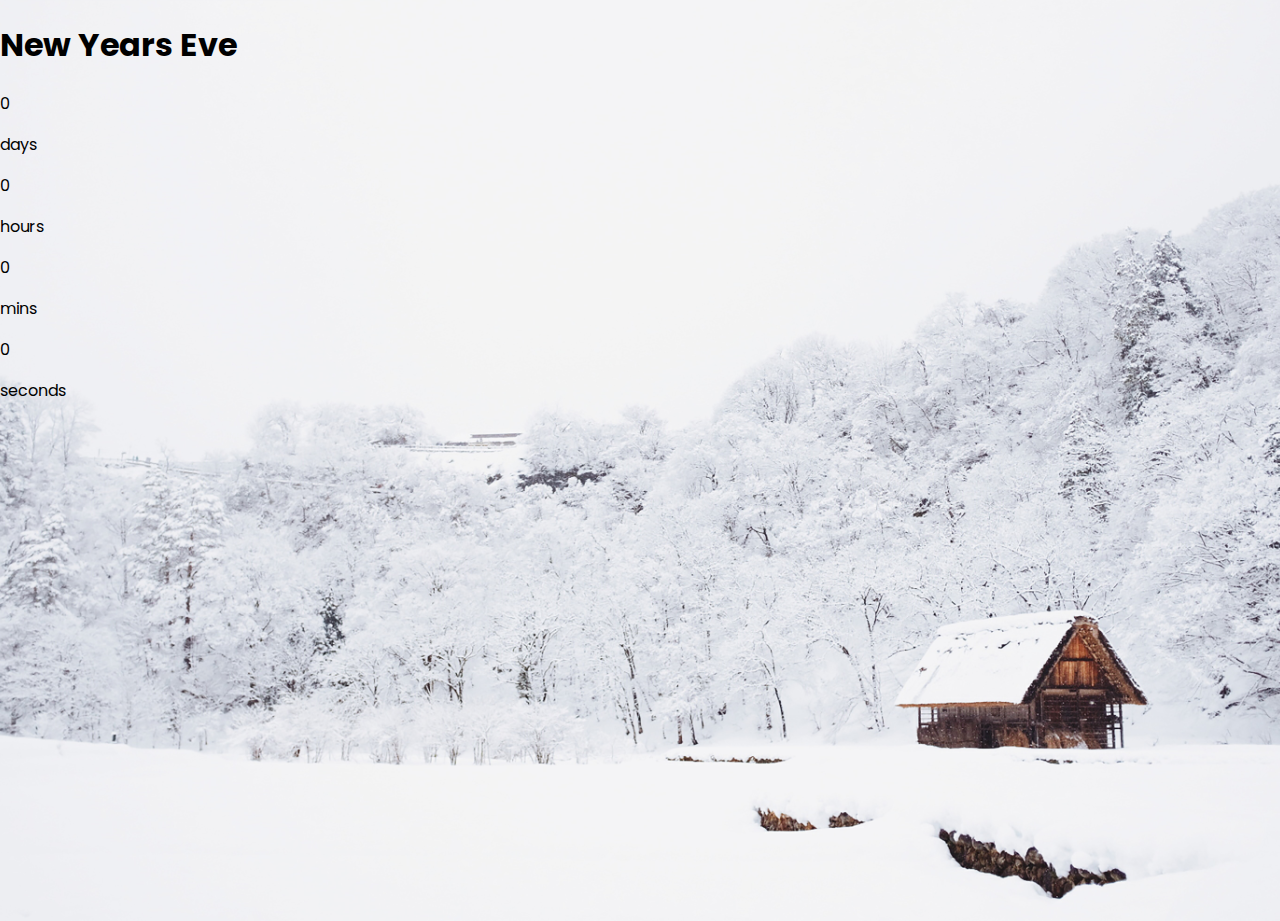
==== countdown-timer/index.html @ 5a93aa98 "project import from my private git account to amalitech account" ====
<!DOCTYPE html>
<html lang="en">
<head>
    <meta charset="UTF-8">
    <title>Timer</title>
    <link rel="stylesheet" href="style.css"><!--//1.-->
    <script src="script.js" defer></script> <!--//2. introduce defer for placing it here-->

</head>
<body>
     <h1>New Years Eve </h1> <!--3-->

     <div class="countdown-container"><!--4-->

         <div class="hours-c"> <!--13-->
             <p class="big-text" id="days">0</p><!--14-->
                 <span>days</span> <!--15-->
         </div>

         <div class="hours-c"> <!--10-->
             <p class="big-text" id="hours">0</p><!--11-->
                 <span>hours</span> <!--12-->
         </div>

         <div class="hours-c"> <!--7-->
             <p class="big-text" id="mins">0</p><!--8-->
                 <span>mins</span> <!--9-->
         </div>

          <div class="hours-c"> <!--5-->
              <p class="big-text" id="seconds">0</p><!--6-->
                   <span>seconds</span> <!--7-->

          </div>
     </div>
</body>
</html>
---- countdown-timer/style.css ----
/*2.*/ /*https://fonts.google.com/specimen/Poppins*/
@import url('https://fonts.googleapis.com/css2?family=Poppins:wght@400;600&display=swap');


*{ /*1*/
    box-sizing: border-box ; /*1.*/
}


body{
    background-image: url("fabian-mardi-snow.jpg");
    font-family: "Poppins", sans-serif ;/*4*/
    background-size: cover;/*6*/
    background-position: center center;/*7*/
    min-height: 100vh;/*5*/
    margin: 0; /*3*/
}
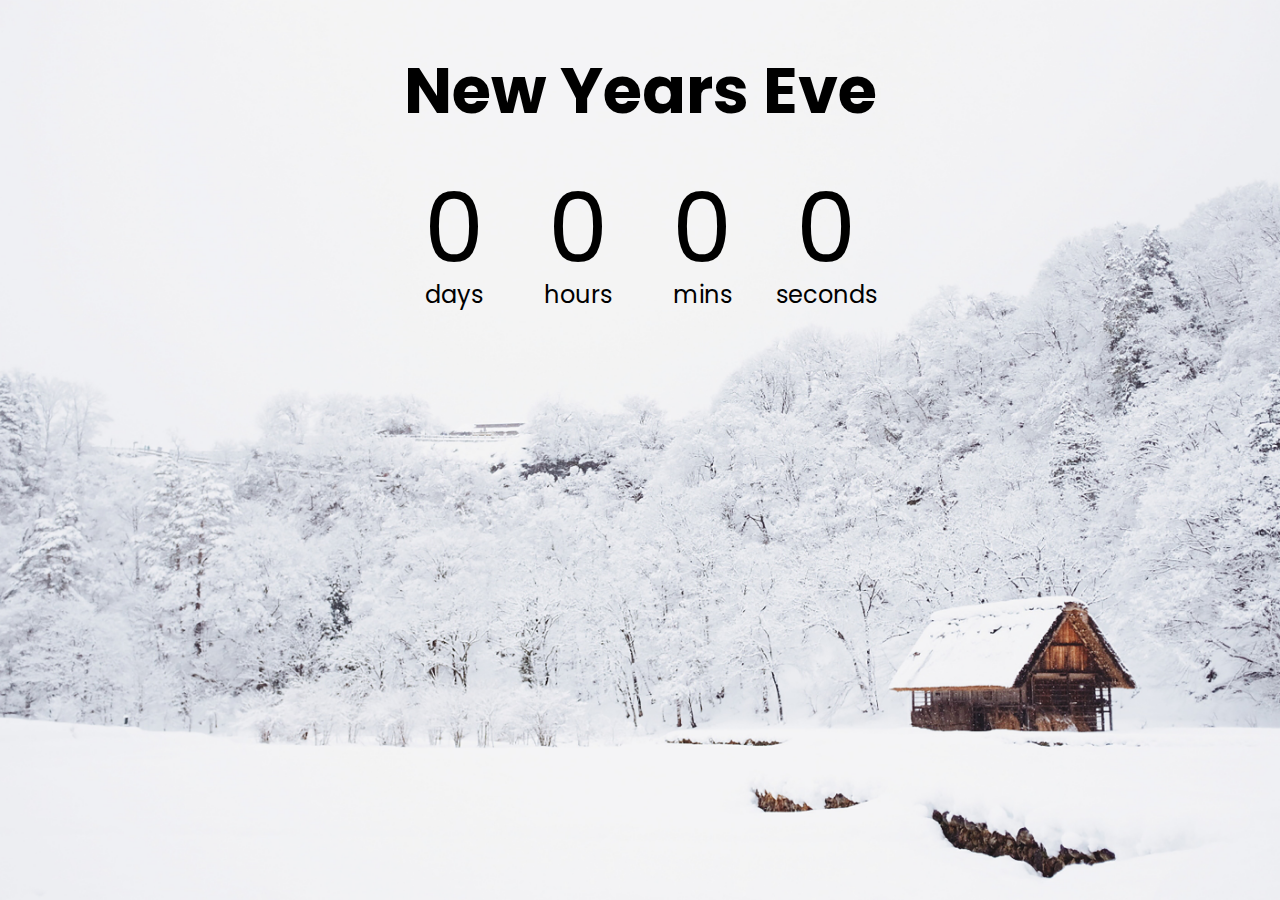
==== commit 8e6908c0: "added css and html classes" ====
--- a/countdown-timer/index.html
+++ b/countdown-timer/index.html
@@ -12,22 +12,22 @@
 
      <div class="countdown-container"><!--4-->
 
-         <div class="hours-c"> <!--13-->
+         <div class="countdown-el hours-c"> <!--13-->
              <p class="big-text" id="days">0</p><!--14-->
                  <span>days</span> <!--15-->
          </div>
 
-         <div class="hours-c"> <!--10-->
+         <div class="countdown-el hours-c"> <!--10-->
              <p class="big-text" id="hours">0</p><!--11-->
                  <span>hours</span> <!--12-->
          </div>
 
-         <div class="hours-c"> <!--7-->
+         <div class="countdown-el hours-c"> <!--7-->
              <p class="big-text" id="mins">0</p><!--8-->
                  <span>mins</span> <!--9-->
          </div>
 
-          <div class="hours-c"> <!--5-->
+          <div class="countdown-el hours-c"> <!--5-->
               <p class="big-text" id="seconds">0</p><!--6-->
                    <span>seconds</span> <!--7-->
 
--- a/countdown-timer/style.css
+++ b/countdown-timer/style.css
@@ -12,6 +12,35 @@
     font-family: "Poppins", sans-serif ;/*4*/
     background-size: cover;/*6*/
     background-position: center center;/*7*/
+    display: flex; /*8*/
+    flex-direction: column;/*9*/
+    align-content: center;/*10*/
+    align-items: center;/*11*/
     min-height: 100vh;/*5*/
     margin: 0; /*3*/
-}+}
+
+h1{
+    font-size: 4rem;/*13*/
+/*    margin-top: -1rem;!*14*!*/
+}
+
+.countdown-container{/*12*/
+
+    display: flex;
+
+}
+
+.big-text{/*15*/
+    font-size: 6rem;/*16*/
+    line-height: 1;/*17*/
+    margin: 0 2rem;/*18*/
+}
+
+.countdown-el{/*18*/
+    text-align: center;/*19*/
+}
+.countdown-el span{/*18*/
+    font-size: 1.5rem;
+}
+
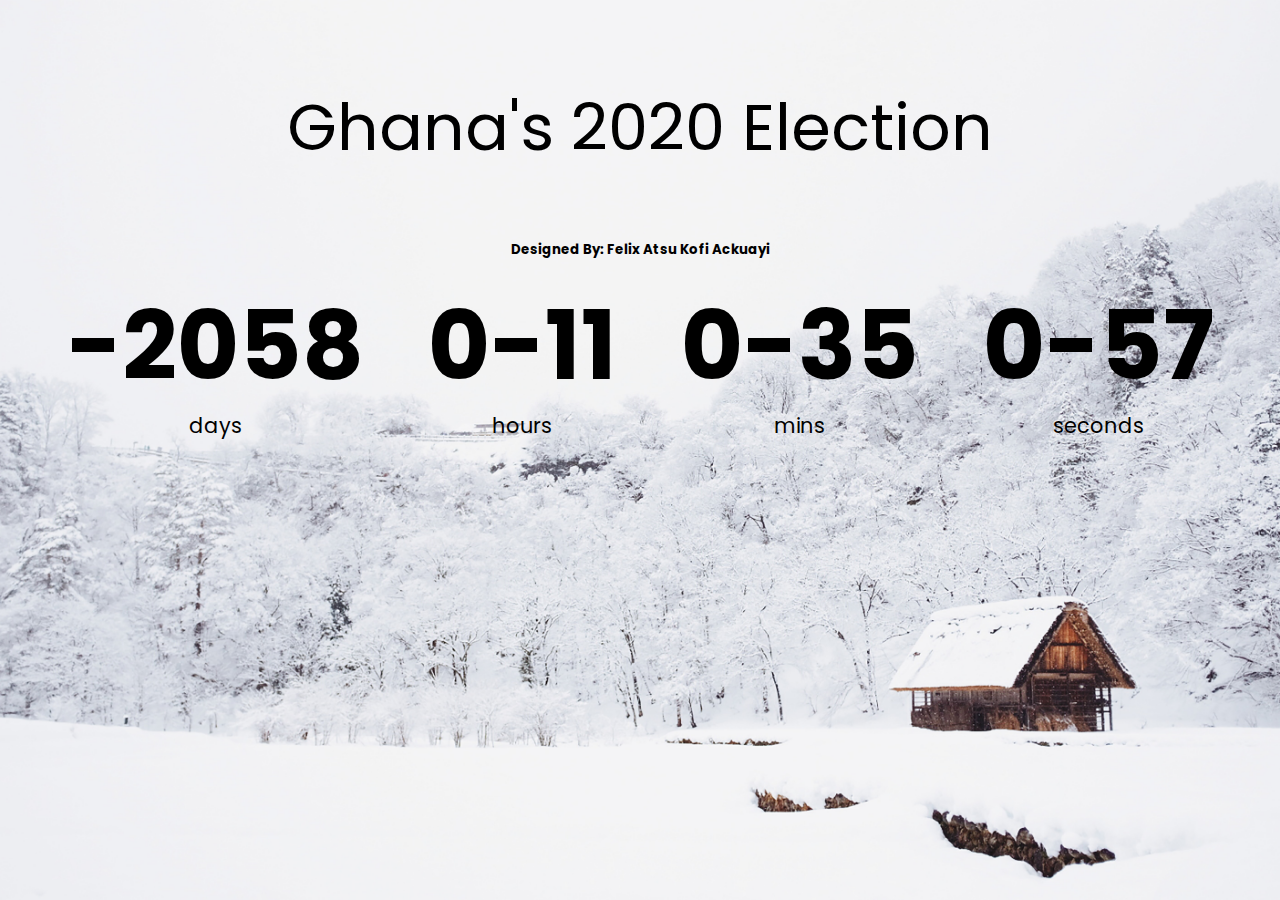
==== commit ffba15cc: "completed Future Date CountDown Project" ====
--- a/countdown-timer/index.html
+++ b/countdown-timer/index.html
@@ -8,7 +8,8 @@
 
 </head>
 <body>
-     <h1>New Years Eve </h1> <!--3-->
+     <h1> Ghana's 2020 Election </h1> <!--3-->
+     <h5>Designed By: Felix Atsu Kofi Ackuayi</h5>
 
      <div class="countdown-container"><!--4-->
 
--- a/countdown-timer/style.css
+++ b/countdown-timer/style.css
@@ -14,33 +14,39 @@
     background-position: center center;/*7*/
     display: flex; /*8*/
     flex-direction: column;/*9*/
-    align-content: center;/*10*/
+   /* align-content: center;!*10*!*/
     align-items: center;/*11*/
     min-height: 100vh;/*5*/
     margin: 0; /*3*/
 }
 
 h1{
+    font-weight: normal;/*22*/
     font-size: 4rem;/*13*/
-/*    margin-top: -1rem;!*14*!*/
+    margin-top: 5rem;/*23*/
+
 }
 
 .countdown-container{/*12*/
 
-    display: flex;
+    display: flex;/*24*/
+    /*Making it mobile responsive*/
+    flex-wrap: wrap;
+    justify-content: center;
 
 }
 
 .big-text{/*15*/
+    font-weight: bold;/*21*/
     font-size: 6rem;/*16*/
     line-height: 1;/*17*/
-    margin: 0 2rem;/*18*/
+    margin: 1rem 2rem;/*18*/
 }
 
 .countdown-el{/*18*/
     text-align: center;/*19*/
 }
-.countdown-el span{/*18*/
-    font-size: 1.5rem;
+.countdown-el span{/*20*/
+    font-size: 1.3rem;/*25*/
 }
 
